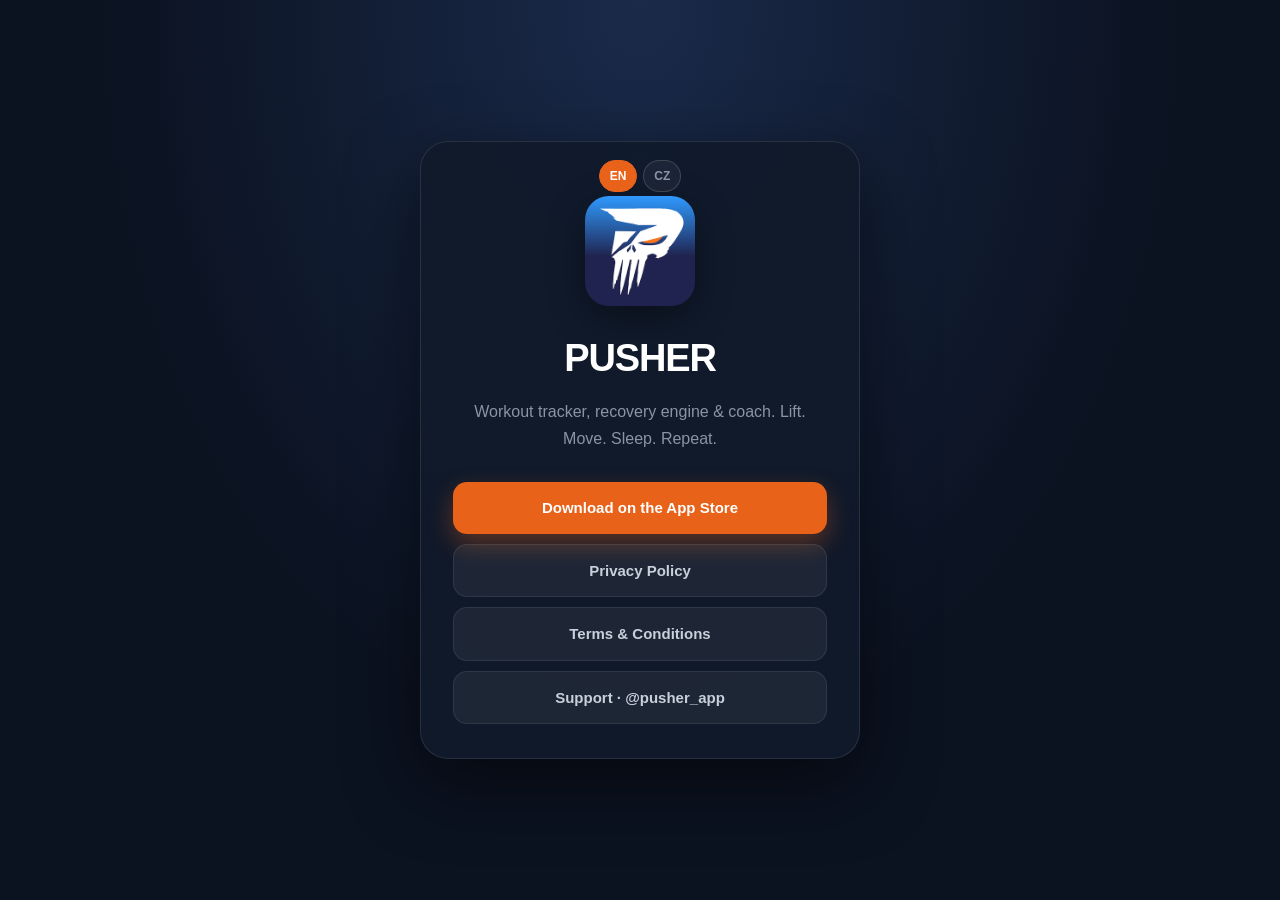
==== index.html @ ce6ee07d "Add files via upload" ====
<!DOCTYPE html>
<html lang="en">
<head>
  <meta charset="UTF-8" />
  <meta name="viewport" content="width=device-width, initial-scale=1.0" />
  <title>PUSHER — Your Trainer in Your Pocket</title>
  <meta name="description" content="PUSHER tells you what to do today — and calls you out if you don't. Workout tracker, recovery engine, and coach in one app." />
  <link rel="stylesheet" href="styles.css" />
</head>
<body class="home">
  <main class="card" aria-labelledby="app-title">
    <div class="language-switch" aria-label="Language selector"></div>

    <img class="app-icon" src="logo.png" alt="PUSHER app icon" width="110" height="110" />

    <h1 id="app-title">PUSHER</h1>
    <p id="tagline">Your Trainer in Your Pocket</p>

    <nav class="links" aria-label="Main links">
      <a class="primary" id="download-link" href="#">Download on the App Store</a>
      <a class="secondary" data-page-link="privacy" href="page.html?p=privacy">Privacy Policy</a>
      <a class="secondary" data-page-link="terms" href="page.html?p=terms">Terms &amp; Conditions</a>
      <a class="secondary" id="support-link" href="https://www.instagram.com/pusher_app">Support · @pusher_app</a>
    </nav>
  </main>

  <script>
    const LOCALES = {
      en: {
        tag: 'Workout tracker, recovery engine & coach. Lift. Move. Sleep. Repeat.',
        download: 'Download on the App Store',
        privacy: 'Privacy Policy',
        terms: 'Terms & Conditions',
        support: 'Support · @pusher_app',
        language: 'Language',
      },
      cs: {
        tag: 'Tréninkový deník, regenerace a trenér v jedné aplikaci. Lift. Move. Sleep. Repeat.',
        download: 'Stáhnout v App Storu',
        privacy: 'Zásady ochrany soukromí',
        terms: 'Obchodní podmínky',
        support: 'Podpora · @pusher_app',
        language: 'Jazyk',
      },
    };

    const SUPPORTED_LANGS = ['en', 'cs'];
    const LANGUAGE_LABELS = { en: 'EN', cs: 'CZ' };
    const DEFAULT_LANG = 'en';

    const params = new URLSearchParams(location.search);
    const detectedLang = (navigator.language || DEFAULT_LANG).slice(0, 2).toLowerCase();
    const initialLang = params.get('lang') || localStorage.getItem('pusher_lang') || detectedLang;
    let lang = SUPPORTED_LANGS.includes(initialLang) ? initialLang : DEFAULT_LANG;

    function setLang(nextLang) {
      lang = SUPPORTED_LANGS.includes(nextLang) ? nextLang : DEFAULT_LANG;
      localStorage.setItem('pusher_lang', lang);
      document.documentElement.lang = lang;

      const t = LOCALES[lang];
      document.getElementById('tagline').textContent = t.tag;
      document.getElementById('download-link').textContent = t.download;
      document.querySelector('[data-page-link="privacy"]').textContent = t.privacy;
      document.querySelector('[data-page-link="terms"]').textContent = t.terms;
      document.getElementById('support-link').textContent = t.support;

      document.querySelectorAll('[data-page-link]').forEach(link => {
        link.href = `page.html?p=${link.dataset.pageLink}&lang=${lang}`;
      });

      history.replaceState(null, '', `?lang=${lang}`);
      renderLanguageSwitch();
    }

    function renderLanguageSwitch() {
      document.querySelector('.language-switch').innerHTML = SUPPORTED_LANGS.map(code =>
        `<button type="button" class="${code === lang ? 'active' : ''}" data-lang="${code}">${LANGUAGE_LABELS[code]}</button>`
      ).join('');
      document.querySelectorAll('[data-lang]').forEach(btn => {
        btn.addEventListener('click', () => setLang(btn.dataset.lang));
      });
    }

    setLang(lang);
  </script>
</body>
</html>
---- styles.css ----
* { box-sizing: border-box; margin: 0; padding: 0; }
:root {
  --brand: #E8621A;
  --brand-dark: #c44f10;
  --bg: #0b1220;
  --text: #f0f2f5;
  --muted: #8a95a3;
  --border: rgba(255,255,255,0.08);
  --card: #111b2b;
  --card-border: rgba(255,255,255,0.1);
}
body {
  font-family: -apple-system, BlinkMacSystemFont, "Segoe UI", sans-serif;
  background: radial-gradient(ellipse at top, #1a2a4a 0%, var(--bg) 60%);
  color: var(--text);
  line-height: 1.7;
}
body.home {
  min-height: 100vh;
  display: flex;
  align-items: center;
  justify-content: center;
}
.card {
  position: relative;
  text-align: center;
  padding: 54px 32px 34px;
  background: rgba(17, 27, 43, 0.92);
  border-radius: 28px;
  border: 1px solid var(--card-border);
  box-shadow: 0 24px 70px rgba(0, 0, 0, 0.5);
  max-width: 440px;
  width: calc(100% - 40px);
  margin: 24px;
  backdrop-filter: blur(12px);
}
.app-icon {
  width: 110px;
  height: 110px;
  display: block;
  margin: 0 auto 20px;
  border-radius: 24px;
  object-fit: cover;
  box-shadow: 0 12px 36px rgba(0, 0, 0, 0.4);
}
.icon-placeholder {
  width: 110px;
  height: 110px;
  background: linear-gradient(145deg, #1a3660, #0d1a35);
  border: 1px solid rgba(255,255,255,0.12);
  border-radius: 24px;
  display: flex;
  align-items: center;
  justify-content: center;
  margin: 0 auto 20px;
  box-shadow: 0 12px 36px rgba(0, 0, 0, 0.4);
  font-size: 52px;
  font-weight: 900;
  color: #fff;
  letter-spacing: -0.05em;
}
h1 {
  font-size: clamp(28px, 5vw, 38px);
  font-weight: 800;
  letter-spacing: -0.03em;
  margin-bottom: 8px;
  color: #fff;
}
.card p {
  color: var(--muted);
  margin-bottom: 30px;
  font-size: 16px;
}
.links {
  display: flex;
  flex-direction: column;
  gap: 10px;
}
a, button { font: inherit; }
a {
  color: var(--brand);
  text-decoration: none;
}
a:hover { text-decoration: underline; }
.links a {
  display: block;
  padding: 13px 14px;
  border-radius: 14px;
  font-size: 15px;
  font-weight: 650;
  text-decoration: none;
  transition: transform 0.15s ease, box-shadow 0.15s ease, background 0.15s ease;
}
.links a:hover { transform: translateY(-1px); }
.primary {
  background: var(--brand);
  color: white !important;
  box-shadow: 0 10px 24px rgba(232, 98, 26, 0.35);
}
.primary:hover { box-shadow: 0 14px 30px rgba(232, 98, 26, 0.45); }
.secondary {
  background: rgba(255, 255, 255, 0.06);
  color: #c8d0da !important;
  border: 1px solid rgba(255,255,255,0.08);
}
.secondary:hover { background: rgba(255, 255, 255, 0.1); }
.language-switch {
  display: flex;
  flex-wrap: wrap;
  gap: 6px;
  justify-content: center;
  margin-bottom: 22px;
}
.card .language-switch {
  position: absolute;
  top: 18px;
  left: 18px;
  right: 18px;
}
.language-switch button {
  border: 1px solid rgba(255,255,255,0.15);
  background: rgba(255,255,255,0.05);
  color: #8a95a3;
  border-radius: 999px;
  padding: 5px 10px;
  cursor: pointer;
  font-size: 12px;
  font-weight: 700;
}
.language-switch button.active {
  background: var(--brand);
  border-color: var(--brand);
  color: #fff;
}
.container {
  max-width: 760px;
  margin: 0 auto;
  padding: 34px 24px 80px;
}
.topbar {
  display: flex;
  align-items: center;
  justify-content: space-between;
  gap: 16px;
  margin-bottom: 38px;
}
.brand {
  display: inline-flex;
  align-items: center;
  gap: 12px;
  color: #fff;
  font-size: 22px;
  font-weight: 800;
  letter-spacing: -0.03em;
  text-decoration: none;
}
.brand:hover { text-decoration: none; opacity: 0.85; }
.logo-icon {
  width: 44px;
  height: 44px;
  background: linear-gradient(145deg, #1a3660, #0d1a35);
  border: 1px solid rgba(255,255,255,0.12);
  border-radius: 12px;
  display: flex;
  align-items: center;
  justify-content: center;
  font-size: 20px;
  font-weight: 900;
  color: #fff;
}
.markdown {
  background: rgba(17, 27, 43, 0.8);
  border: 1px solid var(--card-border);
  border-radius: 24px;
  padding: clamp(24px, 5vw, 44px);
  box-shadow: 0 20px 60px rgba(0, 0, 0, 0.3);
  backdrop-filter: blur(8px);
}
.markdown h1 {
  margin-bottom: 8px;
  color: #fff;
}
.markdown h2 {
  font-size: 19px;
  margin-top: 34px;
  margin-bottom: 10px;
  letter-spacing: -0.01em;
  color: #e0e6f0;
}
.markdown p, .markdown ul, .markdown ol {
  margin-bottom: 16px;
  color: #9aa5b4;
}
.markdown ul, .markdown ol { padding-left: 22px; }
.markdown li { margin-bottom: 6px; }
.markdown strong { color: #d0dae8; }
.markdown blockquote {
  background: rgba(232, 98, 26, 0.08);
  border-left: 3px solid var(--brand);
  padding: 14px 18px;
  border-radius: 0 12px 12px 0;
  margin: 20px 0;
  color: #c8a888;
}
footer {
  margin-top: 44px;
  font-size: 13px;
  color: #4a5568;
  text-align: center;
}
footer a { color: #5a6880; }
footer a:hover { color: var(--brand); text-decoration: none; }
.error {
  color: #ffb3a0;
  background: rgba(180, 50, 20, 0.15);
  border: 1px solid rgba(180, 50, 20, 0.3);
  padding: 16px;
  border-radius: 12px;
}
@media (max-width: 560px) {
  .topbar { align-items: flex-start; flex-direction: column; }
  .topbar .language-switch { justify-content: flex-start; }
}
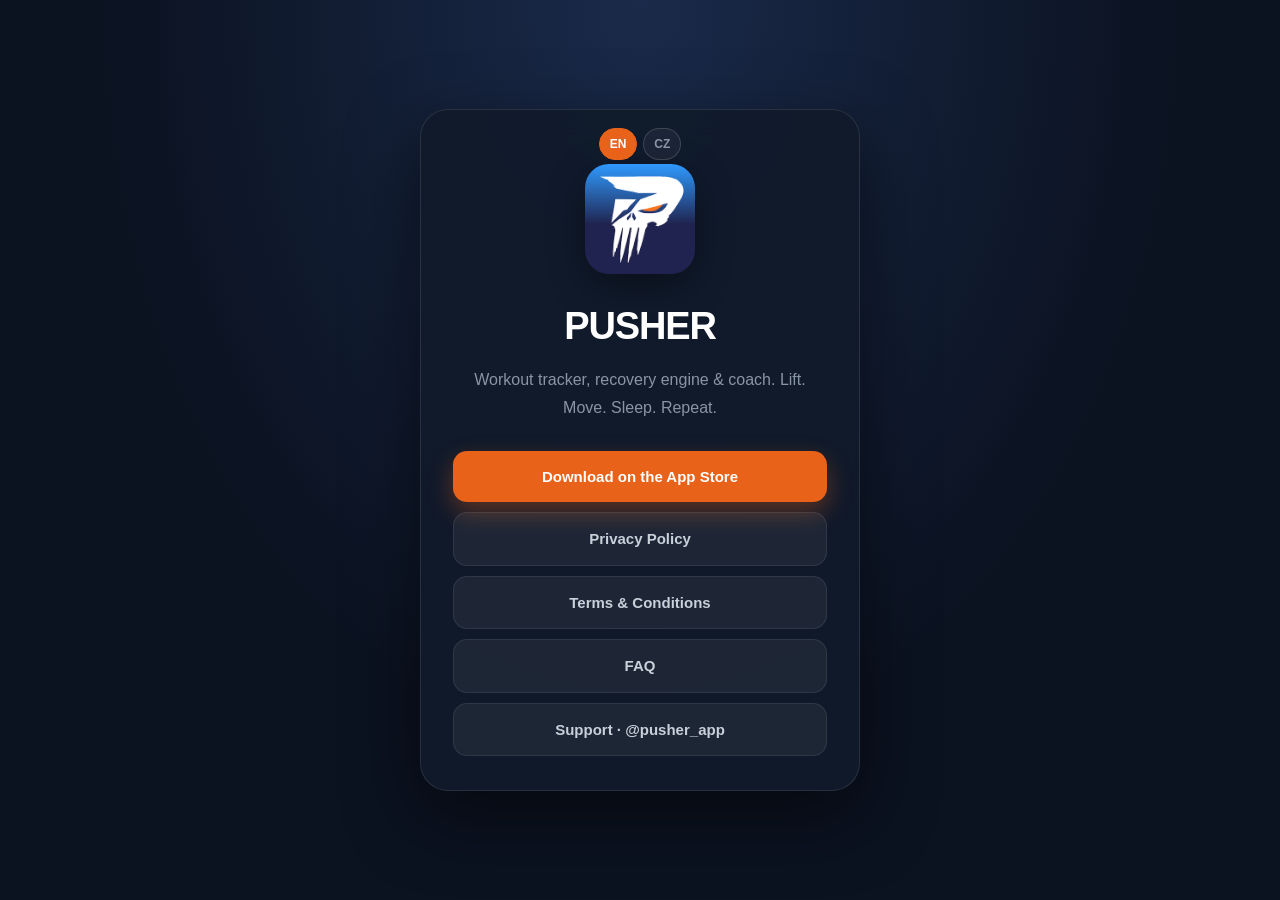
==== commit 22da0604: "Add files via upload" ====
--- a/index.html
+++ b/index.html
@@ -20,6 +20,7 @@
       <a class="primary" id="download-link" href="#">Download on the App Store</a>
       <a class="secondary" data-page-link="privacy" href="page.html?p=privacy">Privacy Policy</a>
       <a class="secondary" data-page-link="terms" href="page.html?p=terms">Terms &amp; Conditions</a>
+      <a class="secondary" data-page-link="faq" href="page.html?p=faq">FAQ</a>
       <a class="secondary" id="support-link" href="https://www.instagram.com/pusher_app">Support · @pusher_app</a>
     </nav>
   </main>
@@ -31,6 +32,7 @@
         download: 'Download on the App Store',
         privacy: 'Privacy Policy',
         terms: 'Terms & Conditions',
+        faq: 'FAQ',
         support: 'Support · @pusher_app',
         language: 'Language',
       },
@@ -39,6 +41,7 @@
         download: 'Stáhnout v App Storu',
         privacy: 'Zásady ochrany soukromí',
         terms: 'Obchodní podmínky',
+        faq: 'FAQ',
         support: 'Podpora · @pusher_app',
         language: 'Jazyk',
       },
@@ -63,6 +66,7 @@
       document.getElementById('download-link').textContent = t.download;
       document.querySelector('[data-page-link="privacy"]').textContent = t.privacy;
       document.querySelector('[data-page-link="terms"]').textContent = t.terms;
+      document.querySelector('[data-page-link="faq"]').textContent = t.faq;
       document.getElementById('support-link').textContent = t.support;
 
       document.querySelectorAll('[data-page-link]').forEach(link => {
